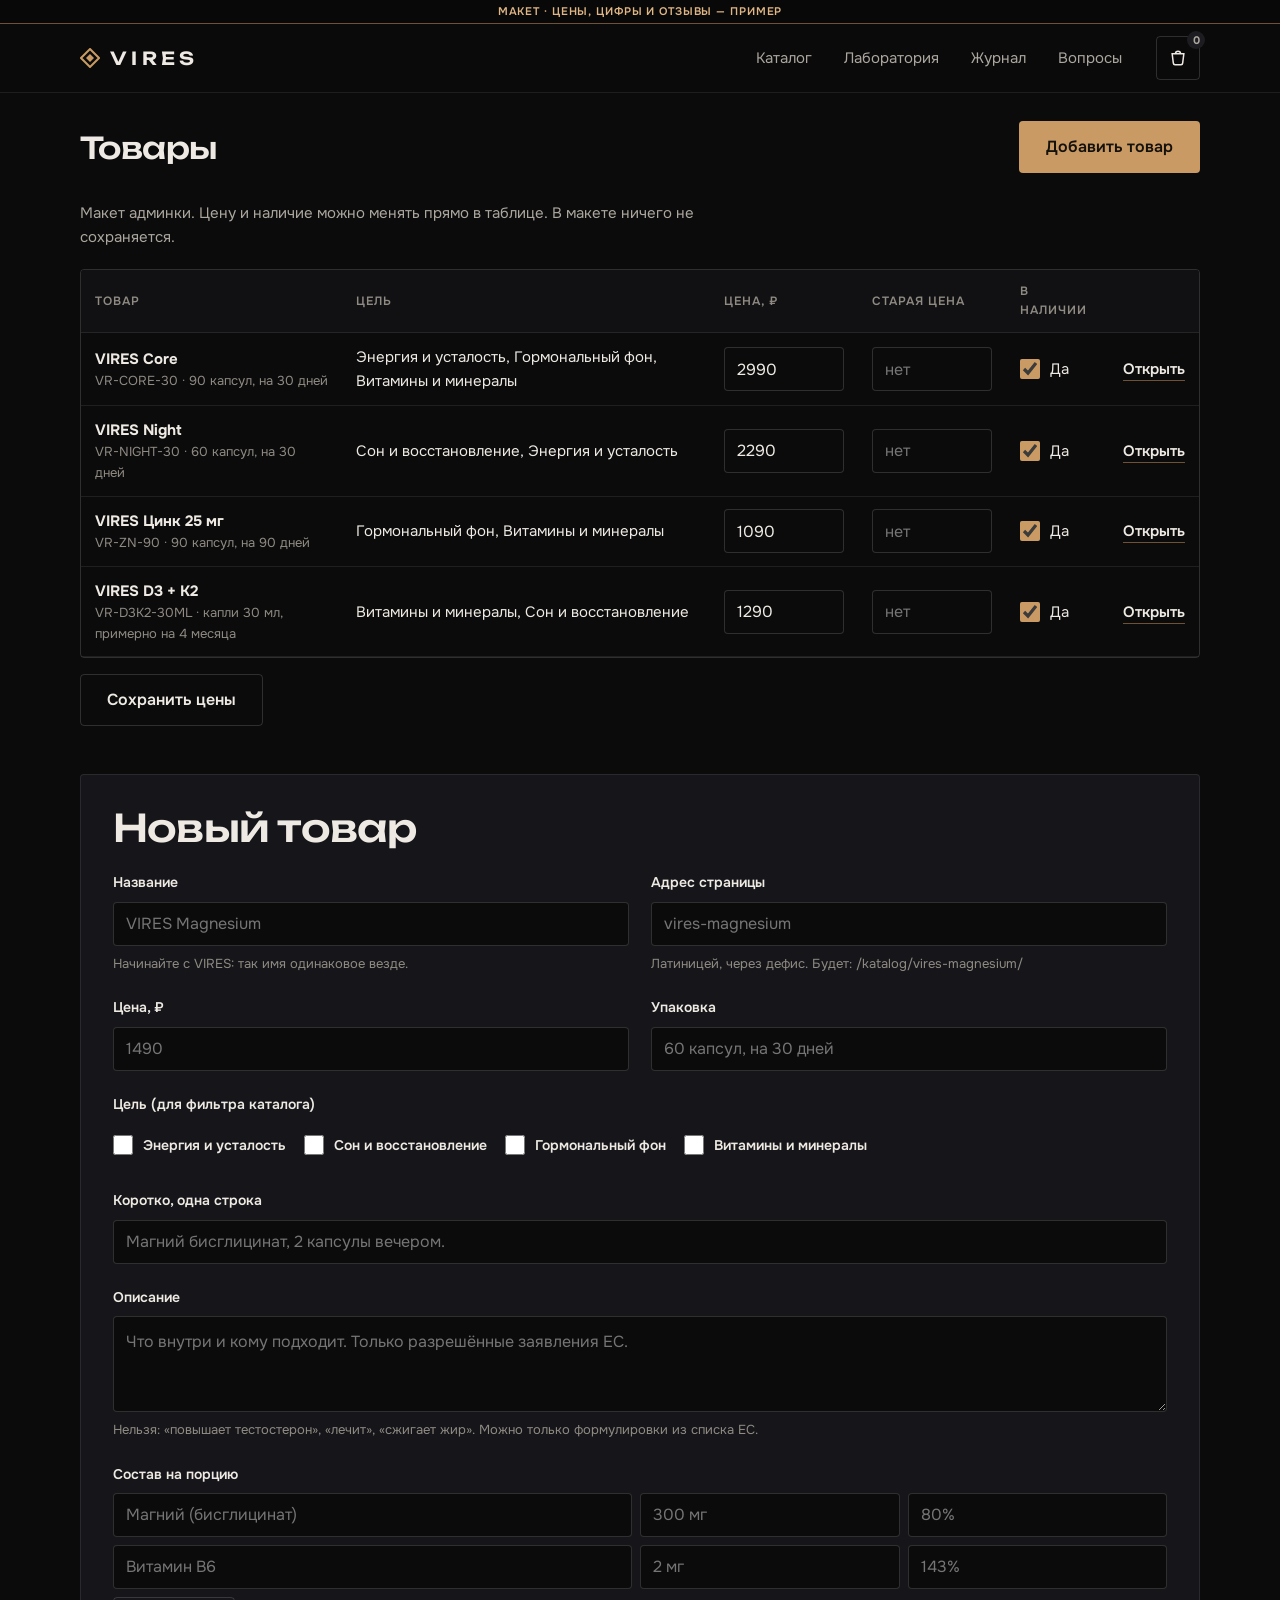
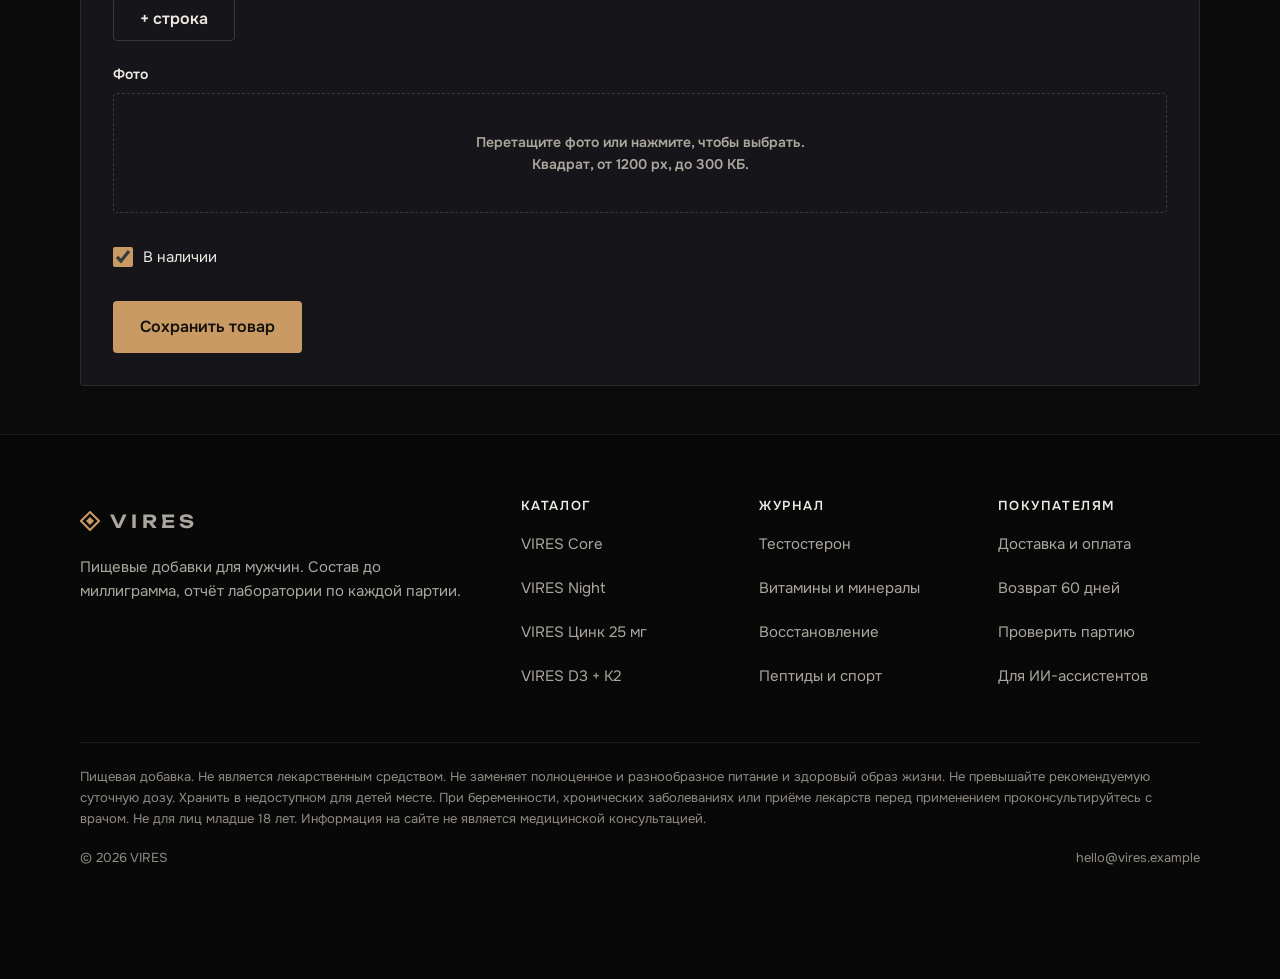
==== admin/index.html @ 366fee88 "Mockup v3: VIRES shop demo Co-Authored-By: Claude Opus 5.5 <noreply@anthropic.com>" ====
<!doctype html>
<html lang="ru">
<head>
<meta charset="utf-8">
<meta name="viewport" content="width=device-width, initial-scale=1, viewport-fit=cover">
<title>Админка: товары | VIRES</title>
<meta name="description" content="Админка">
<meta name="robots" content="noindex, nofollow">
<!-- Подтверждение прав в Яндекс.Вебмастере и Google Search Console: вставить коды при запуске.
     Регион сайта (Россия / города доставки) задаётся в Яндекс.Вебмастере: «Информация о сайте» → «Региональность». -->
<meta name="yandex-verification" content="ЗАМЕНИТЬ_КОД_ЯНДЕКС">
<meta name="google-site-verification" content="ЗАМЕНИТЬ_КОД_GOOGLE">
<meta name="theme-color" content="#0b0b0c">
<meta name="format-detection" content="telephone=no">
<meta property="og:type" content="website">
<meta property="og:site_name" content="VIRES">
<meta property="og:locale" content="ru_RU">
<meta property="og:title" content="Админка: товары">
<meta property="og:description" content="Админка">
<meta property="og:url" content="https://vires.example/admin/">
<meta property="og:image" content="https://images.unsplash.com/photo-1549060279-7e168fcee0c2?w=1200&h=630&q=60&auto=format&fit=crop">
<meta property="og:image:width" content="1200">
<meta property="og:image:height" content="630">
<meta name="twitter:card" content="summary_large_image">
<link rel="alternate" type="text/plain" title="Карта сайта для ИИ-ассистентов" href="../llms.txt">
<link rel="icon" href="data:image/svg+xml,%3Csvg xmlns='http://www.w3.org/2000/svg' viewBox='0 0 20 20'%3E%3Crect width='20' height='20' fill='%230b0b0c'/%3E%3Cpath d='M10 3 17 10 10 17 3 10Z' fill='%23c99a63'/%3E%3C/svg%3E">
<link rel="preconnect" href="https://images.unsplash.com">
<link rel="preconnect" href="https://fonts.googleapis.com">
<link rel="preconnect" href="https://fonts.gstatic.com" crossorigin>
<link href="https://fonts.googleapis.com/css2?family=Onest:wght@400;500;600&family=Unbounded:wght@300;400;500;600&display=swap" rel="stylesheet">
<link rel="stylesheet" href="../styles.css">

</head>
<body>
<div class="demo-note" role="note">МАКЕТ · ЦЕНЫ, ЦИФРЫ И ОТЗЫВЫ — ПРИМЕР</div>
<a class="skip" href="#main">К содержанию</a>
<header class="site-head">
  <div class="wrap">
    <a href="../index.html" class="logo" aria-label="VIRES, на главную"><svg width="20" height="20" viewBox="0 0 20 20" aria-hidden="true"><path d="M10 1 19 10 10 19 1 10Z" fill="none" stroke="currentColor" stroke-width="2"/><path d="M10 6 14 10 10 14 6 10Z" fill="currentColor"/></svg>VIRES</a>
    <nav class="nav" aria-label="Главное меню">
      <a href="../katalog/index.html">Каталог</a>
      <a href="../laboratoriya/index.html">Лаборатория</a>
      <a href="../zhurnal/index.html">Журнал</a>
      <a href="../voprosy/index.html">Вопросы</a>
    </nav>
    <a class="icon-btn" href="../korzina/index.html" aria-label="Корзина, товаров: 0"><svg width="20" height="20" viewBox="0 0 24 24" fill="none" stroke="currentColor" stroke-width="1.8" aria-hidden="true"><path d="M5 7h14l-1.4 11.2a2 2 0 0 1-2 1.8H8.4a2 2 0 0 1-2-1.8L5 7Z"/><path d="M9 7a3 3 0 0 1 6 0"/></svg><span class="cart-count" data-cart-count data-zero>0</span></a>
    <details class="menu">
      <summary class="icon-btn" aria-label="Меню"><svg class="i-open" width="20" height="20" viewBox="0 0 24 24" fill="none" stroke="currentColor" stroke-width="1.8" aria-hidden="true"><path d="M4 7h16M4 12h16M4 17h16"/></svg><svg class="i-close" width="20" height="20" viewBox="0 0 24 24" fill="none" stroke="currentColor" stroke-width="1.8" aria-hidden="true"><path d="M6 6l12 12M18 6 6 18"/></svg></summary>
      <nav class="menu-panel" aria-label="Меню">
        <a href="../index.html">Главная</a>
        <a href="../katalog/index.html">Каталог <svg width="18" height="18" viewBox="0 0 24 24" fill="none" stroke="currentColor" stroke-width="2" aria-hidden="true"><path d="M5 12h14M13 6l6 6-6 6"/></svg></a>
      <a href="../laboratoriya/index.html">Лаборатория <svg width="18" height="18" viewBox="0 0 24 24" fill="none" stroke="currentColor" stroke-width="2" aria-hidden="true"><path d="M5 12h14M13 6l6 6-6 6"/></svg></a>
      <a href="../zhurnal/index.html">Журнал <svg width="18" height="18" viewBox="0 0 24 24" fill="none" stroke="currentColor" stroke-width="2" aria-hidden="true"><path d="M5 12h14M13 6l6 6-6 6"/></svg></a>
      <a href="../voprosy/index.html">Вопросы <svg width="18" height="18" viewBox="0 0 24 24" fill="none" stroke="currentColor" stroke-width="2" aria-hidden="true"><path d="M5 12h14M13 6l6 6-6 6"/></svg></a>
        <p>Доставка 2–5 дней. Возврат 60 дней.</p>
      </nav>
    </details>
  </div>
</header>
<main id="main">


<div class="wrap adm">
  <div class="adm-top"><h1>Товары</h1><a class="btn btn-main" href="#novyi">Добавить товар</a></div>
  <p class="muted" style="margin-bottom:20px">Макет админки. Цену и наличие можно менять прямо в таблице. В макете ничего не сохраняется.</p>
  <form data-adm-save>
  <div class="adm-table"><table>
    <thead><tr><th scope="col">Товар</th><th scope="col">Цель</th><th scope="col">Цена, ₽</th><th scope="col">Старая цена</th><th scope="col">В наличии</th><th scope="col"><span class="sr">Действия</span></th></tr></thead>
    <tbody><tr>
      <td><b>VIRES Core</b><small>VR-CORE-30 · 90 капсул, на 30 дней</small></td>
      <td>Энергия и усталость, Гормональный фон, Витамины и минералы</td>
      <td><label class="sr" for="pr-core">Цена VIRES Core</label><input class="inp inp-price" id="pr-core" type="number" inputmode="numeric" min="0" step="10" value="2990"></td>
      <td><label class="sr" for="op-core">Старая цена VIRES Core</label><input class="inp inp-price" id="op-core" type="number" inputmode="numeric" min="0" step="10" value="" placeholder="нет"></td>
      <td><label class="switch"><input type="checkbox" checked> <span>Да</span></label></td>
      <td><a class="link" href="../katalog/vires-core/index.html">Открыть</a></td></tr><tr>
      <td><b>VIRES Night</b><small>VR-NIGHT-30 · 60 капсул, на 30 дней</small></td>
      <td>Сон и восстановление, Энергия и усталость</td>
      <td><label class="sr" for="pr-night">Цена VIRES Night</label><input class="inp inp-price" id="pr-night" type="number" inputmode="numeric" min="0" step="10" value="2290"></td>
      <td><label class="sr" for="op-night">Старая цена VIRES Night</label><input class="inp inp-price" id="op-night" type="number" inputmode="numeric" min="0" step="10" value="" placeholder="нет"></td>
      <td><label class="switch"><input type="checkbox" checked> <span>Да</span></label></td>
      <td><a class="link" href="../katalog/vires-night/index.html">Открыть</a></td></tr><tr>
      <td><b>VIRES Цинк 25 мг</b><small>VR-ZN-90 · 90 капсул, на 90 дней</small></td>
      <td>Гормональный фон, Витамины и минералы</td>
      <td><label class="sr" for="pr-zinc">Цена VIRES Цинк 25 мг</label><input class="inp inp-price" id="pr-zinc" type="number" inputmode="numeric" min="0" step="10" value="1090"></td>
      <td><label class="sr" for="op-zinc">Старая цена VIRES Цинк 25 мг</label><input class="inp inp-price" id="op-zinc" type="number" inputmode="numeric" min="0" step="10" value="" placeholder="нет"></td>
      <td><label class="switch"><input type="checkbox" checked> <span>Да</span></label></td>
      <td><a class="link" href="../katalog/vires-cink-25/index.html">Открыть</a></td></tr><tr>
      <td><b>VIRES D3 + K2</b><small>VR-D3K2-30ML · капли 30 мл, примерно на 4 месяца</small></td>
      <td>Витамины и минералы, Сон и восстановление</td>
      <td><label class="sr" for="pr-d3">Цена VIRES D3 + K2</label><input class="inp inp-price" id="pr-d3" type="number" inputmode="numeric" min="0" step="10" value="1290"></td>
      <td><label class="sr" for="op-d3">Старая цена VIRES D3 + K2</label><input class="inp inp-price" id="op-d3" type="number" inputmode="numeric" min="0" step="10" value="" placeholder="нет"></td>
      <td><label class="switch"><input type="checkbox" checked> <span>Да</span></label></td>
      <td><a class="link" href="../katalog/vires-d3-k2/index.html">Открыть</a></td></tr>
    </tbody></table></div>
  <div style="display:flex;gap:16px;align-items:center;flex-wrap:wrap;margin-top:16px"><button class="btn btn-line" type="submit">Сохранить цены</button><p class="adm-saved" role="status"></p></div>
  </form>

  <form class="adm-form" id="novyi" data-adm-save aria-labelledby="new-h">
    <h2 id="new-h">Новый товар</h2>
    <div class="two">
      <div class="field"><label for="n-name">Название</label><input class="inp" id="n-name" placeholder="VIRES Magnesium" required><small>Начинайте с VIRES: так имя одинаковое везде.</small></div>
      <div class="field"><label for="n-slug">Адрес страницы</label><input class="inp" id="n-slug" placeholder="vires-magnesium"><small>Латиницей, через дефис. Будет: /katalog/vires-magnesium/</small></div>
    </div>
    <div class="two">
      <div class="field"><label for="n-price">Цена, ₽</label><input class="inp" id="n-price" type="number" inputmode="numeric" min="0" step="10" placeholder="1490"></div>
      <div class="field"><label for="n-pack">Упаковка</label><input class="inp" id="n-pack" placeholder="60 капсул, на 30 дней"></div>
    </div>
    <fieldset class="field" style="border:0"><legend style="font-size:14px;font-weight:600;margin-bottom:8px">Цель (для фильтра каталога)</legend>
      <div class="goals-pick"><label class="switch"><input type="checkbox" name="goal" value="energiya"> Энергия и усталость</label><label class="switch"><input type="checkbox" name="goal" value="son"> Сон и восстановление</label><label class="switch"><input type="checkbox" name="goal" value="gormony"> Гормональный фон</label><label class="switch"><input type="checkbox" name="goal" value="vitaminy"> Витамины и минералы</label></div></fieldset>
    <div class="field"><label for="n-short">Коротко, одна строка</label><input class="inp" id="n-short" placeholder="Магний бисглицинат, 2 капсулы вечером."></div>
    <div class="field"><label for="n-desc">Описание</label><textarea id="n-desc" placeholder="Что внутри и кому подходит. Только разрешённые заявления ЕС."></textarea><small>Нельзя: «повышает тестостерон», «лечит», «сжигает жир». Можно только формулировки из списка ЕС.</small></div>
    <div class="field"><span>Состав на порцию</span>
      <div class="dose-rows">
        <div><input class="inp" aria-label="Вещество" placeholder="Магний (бисглицинат)"><input class="inp" aria-label="Доза" placeholder="300 мг"><input class="inp" aria-label="% НСП" placeholder="80%"></div>
        <div><input class="inp" aria-label="Вещество" placeholder="Витамин B6"><input class="inp" aria-label="Доза" placeholder="2 мг"><input class="inp" aria-label="% НСП" placeholder="143%"></div>
      </div>
      <button class="btn btn-line" type="button" style="justify-self:start;min-height:44px">+ строка</button></div>
    <div class="field"><label for="n-photo">Фото</label><label class="drop" for="n-photo">Перетащите фото или нажмите, чтобы выбрать.<br>Квадрат, от 1200 px, до 300 КБ.</label><input class="sr" id="n-photo" type="file" accept="image/*"></div>
    <label class="switch"><input type="checkbox" checked> В наличии</label>
    <div style="display:flex;gap:16px;align-items:center;flex-wrap:wrap"><button class="btn btn-main" type="submit">Сохранить товар</button><p class="adm-saved" role="status"></p></div>
  </form>
</div>
</main>
<footer class="foot">
  <div class="wrap">
    <div class="foot-grid">
      <div>
        <a href="../index.html" class="logo" aria-label="VIRES, на главную"><svg width="20" height="20" viewBox="0 0 20 20" aria-hidden="true"><path d="M10 1 19 10 10 19 1 10Z" fill="none" stroke="currentColor" stroke-width="2"/><path d="M10 6 14 10 10 14 6 10Z" fill="currentColor"/></svg>VIRES</a>
        <p style="margin-top:12px">Пищевые добавки для мужчин. Состав до миллиграмма, отчёт лаборатории по каждой партии.</p>
      </div>
      <nav aria-label="Каталог"><h2>Каталог</h2><ul>
        <li><a href="../katalog/vires-core/index.html">VIRES Core</a></li><li><a href="../katalog/vires-night/index.html">VIRES Night</a></li><li><a href="../katalog/vires-cink-25/index.html">VIRES Цинк 25 мг</a></li><li><a href="../katalog/vires-d3-k2/index.html">VIRES D3 + K2</a></li></ul></nav>
      <nav aria-label="Журнал"><h2>Журнал</h2><ul>
        <li><a href="../zhurnal/index.html#testosteron">Тестостерон</a></li><li><a href="../zhurnal/index.html#vitaminy">Витамины и минералы</a></li><li><a href="../zhurnal/index.html#vosstanovlenie">Восстановление</a></li><li><a href="../zhurnal/index.html#peptidy">Пептиды и спорт</a></li></ul></nav>
      <nav aria-label="Покупателям"><h2>Покупателям</h2><ul>
        <li><a href="../voprosy/index.html#dostavka">Доставка и оплата</a></li><li><a href="../voprosy/index.html#vozvrat">Возврат 60 дней</a></li><li><a href="../laboratoriya/index.html">Проверить партию</a></li><li><a href="../llms.txt">Для ИИ-ассистентов</a></li></ul></nav>
    </div>
    <p class="disclaimer">Пищевая добавка. Не является лекарственным средством. Не заменяет полноценное и разнообразное питание и здоровый образ жизни. Не превышайте рекомендуемую суточную дозу. Хранить в недоступном для детей месте. При беременности, хронических заболеваниях или приёме лекарств перед применением проконсультируйтесь с врачом. Не для лиц младше 18 лет. Информация на сайте не является медицинской консультацией.</p>
    <div class="foot-bottom"><span>© 2026 VIRES</span><span>hello@vires.example</span></div>
  </div>
</footer>

<script src="../site.js" defer></script>
</body>
</html>
---- styles.css ----
/* VIRES mockup v3 — calm multi-page site.
   Same language as v2: off-black + warm bronze, Unbounded (display) + Onest (text), 4px corners.
   v3 rule: fewer elements per screen, more air, one action per block. */
:root{
  --bg:#0b0b0c; --bg-2:#111113; --surface:#16161a; --surface-2:#1d1d21;
  --line:rgba(238,234,227,.09); --line-2:rgba(238,234,227,.16);
  --text:#eeeae3; --muted:#aca79e; --dim:#8f8a82;
  --bronze:#c99a63; --bronze-hi:#e0b684; --bronze-deep:#6f5133;
  --steel:#a7bccb;
  --r:4px;
  --display:'Unbounded','Arial Black',sans-serif;
  --body:'Onest',system-ui,-apple-system,'Segoe UI',sans-serif;
  --wrap:1200px; --pad:clamp(20px,4vw,40px);
  --sec:clamp(72px,10vw,136px);
}
*{box-sizing:border-box;margin:0;padding:0}
html{-webkit-text-size-adjust:100%;scroll-padding-top:88px}
body{background:var(--bg);color:var(--text);font-family:var(--body);font-size:17px;line-height:1.6;-webkit-font-smoothing:antialiased;overflow-x:clip;min-height:100vh;display:flex;flex-direction:column}
main{flex:1}
a{color:inherit}
img{display:block;max-width:100%;height:auto}
svg{display:block;flex:none}
button{font:inherit;color:inherit}
:focus-visible{outline:2px solid var(--bronze-hi);outline-offset:3px}
.wrap{max-width:var(--wrap);margin:0 auto;padding:0 var(--pad)}
.narrow{max-width:760px}
.sr{position:absolute;width:1px;height:1px;overflow:hidden;clip:rect(0 0 0 0);white-space:nowrap}
.skip{position:absolute;left:12px;top:-60px;z-index:100;background:var(--bronze);color:#15110c;padding:12px 16px;border-radius:var(--r);font-weight:600;text-decoration:none}
.skip:focus{top:12px}

h1,h2,h3{font-family:var(--display);font-weight:500;letter-spacing:-.02em;line-height:1.1;text-wrap:balance;overflow-wrap:break-word}
h1{font-size:clamp(30px,4.6vw,56px)}
h2{font-size:clamp(24px,3vw,38px)}
h3{font-size:clamp(17px,1.5vw,20px);line-height:1.3}
p{max-width:64ch}
.kicker{display:block;font-size:13px;font-weight:600;letter-spacing:.14em;text-transform:uppercase;color:var(--bronze);margin-bottom:16px}
.muted{color:var(--muted)}
.num{font-family:var(--display);font-weight:400;letter-spacing:-.03em;font-variant-numeric:tabular-nums;white-space:nowrap}
.lede{font-size:clamp(17px,1.5vw,20px);color:var(--muted);margin-top:18px}
section{padding:var(--sec) 0}
.sec-head{display:flex;justify-content:space-between;align-items:end;gap:16px 32px;flex-wrap:wrap;margin-bottom:clamp(32px,4vw,52px)}
.sec-head p{color:var(--muted);margin-top:12px}
.rule{border-top:1px solid var(--line)}

/* buttons and links */
.btn{display:inline-flex;align-items:center;justify-content:center;gap:10px;min-height:52px;padding:0 26px;border-radius:var(--r);font:600 16px/1 var(--body);text-decoration:none;cursor:pointer;border:1px solid transparent;white-space:nowrap;transition:background-color .2s,border-color .2s}
.btn-main{background:var(--bronze);color:#15110c}
.btn-main:hover{background:var(--bronze-hi)}
.btn-line{background:transparent;color:var(--text);border-color:var(--line-2)}
.btn-line:hover{border-color:var(--bronze)}
.btn-wide{width:100%}
.btn[disabled]{opacity:.45;cursor:not-allowed}
.link{display:inline-flex;align-items:center;gap:8px;min-height:44px;color:var(--text);text-decoration:underline;text-decoration-color:var(--bronze-deep);text-underline-offset:6px;font-weight:600}
.link:hover{text-decoration-color:var(--bronze)}
.guarantee{display:flex;align-items:center;gap:10px;margin-top:16px;font-size:15px;color:var(--muted)}
.guarantee svg{color:var(--steel)}

/* photo grade: monochrome + warm bronze tint */
.ph{position:relative;overflow:hidden;background:#141414;border-radius:var(--r)}
.ph img{width:100%;height:100%;object-fit:cover;filter:grayscale(1) contrast(1.06) brightness(.8)}
.ph::after{content:"";position:absolute;inset:0;background:linear-gradient(180deg,rgba(201,154,99,.2),rgba(80,55,30,.28));mix-blend-mode:color;pointer-events:none}

.demo-note{position:fixed;left:10px;bottom:10px;z-index:95;background:#0b0b0c;border:1px solid var(--bronze-deep);color:var(--bronze-hi);font:600 11px/1 var(--body);padding:7px 10px;border-radius:var(--r);letter-spacing:.08em;pointer-events:none}
body.has-bar .demo-note{bottom:92px}

/* header */
.site-head{position:sticky;top:0;z-index:50;background:rgba(11,11,12,.92);backdrop-filter:blur(12px);-webkit-backdrop-filter:blur(12px);border-bottom:1px solid var(--line)}
.site-head .wrap{display:flex;align-items:center;gap:8px;height:68px}
.logo{display:flex;align-items:center;gap:10px;font:600 18px/1 var(--display);letter-spacing:.24em;text-decoration:none;margin-right:auto;min-height:44px}
.logo svg{color:var(--bronze)}
.nav{display:none;gap:4px;font-size:15px;margin-right:12px}
.nav a{text-decoration:none;color:var(--muted);padding:0 14px;min-height:44px;display:inline-flex;align-items:center;position:relative}
.nav a:hover{color:var(--text)}
.nav a[aria-current]{color:var(--text)}
.nav a[aria-current]::after{content:"";position:absolute;left:14px;right:14px;bottom:4px;height:2px;background:var(--bronze)}
.icon-btn{width:44px;height:44px;display:grid;place-items:center;border-radius:var(--r);border:1px solid var(--line-2);color:var(--text);text-decoration:none;position:relative;background:none;cursor:pointer}
.icon-btn:hover{border-color:var(--bronze)}
.cart-count{position:absolute;top:-6px;right:-6px;background:var(--bronze);color:#15110c;font:700 11px/18px var(--body);min-width:18px;height:18px;padding:0 4px;border-radius:9px;text-align:center}
.cart-count[data-zero]{background:var(--surface-2);color:var(--muted)}
.menu summary{list-style:none}
.menu summary::-webkit-details-marker{display:none}
.menu[open] .i-open,.menu:not([open]) .i-close{display:none}
.menu-panel{position:absolute;left:0;right:0;top:68px;background:var(--bg-2);border-bottom:1px solid var(--line-2);padding:8px var(--pad) 24px;box-shadow:0 30px 60px rgba(0,0,0,.6)}
.menu-panel a{display:flex;align-items:center;justify-content:space-between;min-height:56px;border-bottom:1px solid var(--line);text-decoration:none;font-size:19px}
.menu-panel a[aria-current]{color:var(--bronze-hi)}
.menu-panel p{font-size:14px;color:var(--dim);margin-top:16px}
@media(min-width:900px){.nav{display:flex}.menu{display:none}}

/* breadcrumbs */
.crumbs{font-size:14px;color:var(--dim);padding-top:20px}
.crumbs ol{list-style:none;display:flex;flex-wrap:wrap;align-items:center}
.crumbs li{display:flex;align-items:center}
.crumbs li:not(:last-child)::after{content:"/";margin:0 10px;color:var(--line-2)}
.crumbs a{text-decoration:none;color:var(--muted);display:inline-flex;align-items:center;min-height:44px}
.crumbs a:hover{color:var(--text)}
.crumbs [aria-current]{color:var(--dim)}

.page-head{padding:clamp(28px,5vw,64px) 0 clamp(36px,5vw,64px)}
.page-head p.lede{max-width:56ch}

/* hero (home) */
.hero{padding:0;position:relative;background:#060606}
.hero-grid{display:grid}
.hero-media{position:relative;height:min(46vh,92vw);overflow:hidden}
.hero-media img{width:100%;height:100%;object-fit:cover;object-position:50% 70%;filter:grayscale(1) contrast(1.1) brightness(.85)}
.hero-media::after{content:"";position:absolute;inset:0;background:linear-gradient(180deg,rgba(6,6,6,0) 45%,#060606 100%),linear-gradient(180deg,rgba(201,154,99,.18),rgba(201,154,99,.05));pointer-events:none}
.hero-copy{position:relative;z-index:2;padding:0 var(--pad) clamp(56px,8vw,96px);margin-top:-24px}
.hero h1{font-size:clamp(30px,3.9vw,54px);max-width:16ch;line-height:1.08}
.hero h1 em{font-style:normal;color:var(--bronze-hi)}
.hero-copy .lede{max-width:40ch;margin-bottom:34px}
@media(min-width:900px){
  .hero-grid{grid-template-columns:minmax(0,1fr) minmax(0,1fr);min-height:min(82vh,760px);align-items:center}
  .hero-copy{order:-1;margin:0;padding:80px 40px 80px max(var(--pad),calc((100vw - var(--wrap))/2 + var(--pad)))}
  .hero-media{height:100%;position:absolute;inset:0 0 0 50%}
  .hero-media::after{background:linear-gradient(90deg,#060606 0%,rgba(6,6,6,0) 35%),linear-gradient(180deg,rgba(201,154,99,.16),rgba(201,154,99,.04))}
}

/* proof strip */
.proof{padding:0;border-top:1px solid var(--line);border-bottom:1px solid var(--line)}
.proof ul{list-style:none;display:grid;grid-template-columns:repeat(2,minmax(0,1fr))}
.proof li{padding:24px 16px 24px 0;font-size:14px;color:var(--muted);line-height:1.4}
.proof li:nth-child(odd){padding-right:16px;border-right:1px solid var(--line)}
.proof li:nth-child(even){padding-left:20px}
.proof li:nth-child(n+3){border-top:1px solid var(--line)}
.proof b{display:block;font:400 clamp(20px,2.2vw,28px)/1.1 var(--display);letter-spacing:-.03em;color:var(--text);margin-bottom:6px}
@media(min-width:900px){
  .proof ul{grid-template-columns:repeat(4,minmax(0,1fr))}
  .proof li,.proof li:nth-child(n){padding:34px 28px;border-top:0;border-right:1px solid var(--line)}
  .proof li:first-child{padding-left:0}
  .proof li:last-child{border-right:0}
}

/* CSS product jar */
.jar{position:relative;width:var(--w,150px);aspect-ratio:150/214;filter:drop-shadow(0 26px 34px rgba(0,0,0,.7));margin:0 auto}
.jar::before{content:"";position:absolute;top:0;left:12%;right:12%;height:17%;border-radius:3px 3px 2px 2px;background:linear-gradient(90deg,#121213,#2c2c30 38%,#18181a 70%,#0e0e0f)}
.jar>span{position:absolute;top:15%;left:0;right:0;bottom:0;border-radius:6px;background:linear-gradient(90deg,#0c0c0d,#222226 34%,#151517 66%,#09090a);display:flex;flex-direction:column;align-items:center;justify-content:center;gap:.4em;font-size:calc(var(--w,150px) / 15);text-align:center;border-top:1px solid #2a2a2e}
.jar b{font:600 2.3em/1 var(--display);letter-spacing:.28em;padding-left:.28em;color:var(--text)}
.jar i{font-style:normal;letter-spacing:.24em;color:var(--bronze);text-transform:uppercase;font-weight:600;padding:.6em 0;border-top:1px solid var(--bronze-deep);border-bottom:1px solid var(--bronze-deep);width:72%}
.jar small{color:var(--dim);letter-spacing:.1em;font-size:.9em}
.jar.steel>span{background:linear-gradient(90deg,#0c0d10,#1d2229 34%,#14171b 66%,#08090b)}
.jar.steel i{color:var(--steel);border-color:#3c4a55}

/* product cards */
.grid{display:grid;gap:20px}
@media(min-width:640px){.grid{grid-template-columns:repeat(2,minmax(0,1fr))}}
@media(min-width:1024px){.grid-3{grid-template-columns:repeat(3,minmax(0,1fr))}}
.card{position:relative;display:flex;flex-direction:column;background:var(--surface);border:1px solid var(--line);border-radius:var(--r);transition:border-color .2s}
.card:hover{border-color:var(--line-2)}
.card-media{display:grid;place-items:center;padding:36px 0 30px;background:radial-gradient(60% 60% at 50% 55%,rgba(201,154,99,.10),transparent 70%);border-bottom:1px solid var(--line)}
.card-media .jar{--w:104px}
.card-body{padding:22px 22px 24px;display:flex;flex-direction:column;flex:1}
.card h3 a{text-decoration:none}
.card h3 a::after{content:"";position:absolute;inset:0}
.card .what{color:var(--muted);font-size:15px;line-height:1.5;margin-top:8px}
.card .pack{color:var(--dim);font-size:14px;margin-top:6px}
.card-foot{display:flex;align-items:center;justify-content:space-between;gap:12px;margin-top:auto;padding-top:22px}
.card-foot .num{font-size:22px}
.card-foot .btn{position:relative;z-index:2;min-height:46px;padding:0 18px}
.old{color:var(--dim);font-size:15px;margin-left:8px;text-decoration:line-through}
.rate{font-size:14px;color:var(--dim);margin-top:10px}
.rate b{color:var(--bronze);font-weight:600}
.tag-out{font-size:13px;color:var(--dim);border:1px solid var(--line-2);padding:4px 8px;border-radius:var(--r)}

/* home: difference block */
.diff{display:grid;gap:40px}
@media(min-width:900px){.diff{grid-template-columns:minmax(0,5fr) minmax(0,6fr);gap:80px;align-items:center}}
.diff .ph{aspect-ratio:4/5}
@media(max-width:899px){.diff .ph{aspect-ratio:16/11}}
.points{list-style:none;margin-top:32px;counter-reset:p}
.points li{counter-increment:p;display:grid;grid-template-columns:44px minmax(0,1fr);gap:4px 12px;padding:22px 0;border-top:1px solid var(--line-2)}
.points li:last-child{border-bottom:1px solid var(--line-2)}
.points li::before{content:"0" counter(p);font:400 14px/1.6 var(--display);color:var(--bronze);grid-row:span 2}
.points b{font-weight:600}
.points span{color:var(--muted);font-size:16px}

/* lab teaser + lab page */
.lab-teaser{background:var(--bg-2)}
.split{display:grid;gap:40px}
@media(min-width:900px){.split{grid-template-columns:minmax(0,1fr) minmax(0,1fr);gap:80px;align-items:center}}
.split .ph{aspect-ratio:4/3}
.split p{color:var(--muted);margin:16px 0 28px}
.cert{background:var(--surface);border:1px solid var(--line);border-radius:var(--r);padding:clamp(20px,3vw,32px)}
.cert-top{display:flex;justify-content:space-between;align-items:center;gap:8px 16px;flex-wrap:wrap;padding-bottom:16px;border-bottom:1px solid var(--line-2);font-size:14px;color:var(--muted)}
.ok{color:var(--steel);font-weight:600;display:inline-flex;align-items:center;gap:8px}
.cert dl{display:grid;grid-template-columns:minmax(0,1fr) auto;gap:0 16px;font-size:15px}
.cert dt,.cert dd{padding:13px 0;border-bottom:1px dashed var(--line-2)}
.cert dt{color:var(--muted)}
.cert dd{text-align:right;font-weight:600}
.lookup{background:var(--surface);border:1px solid var(--line);border-radius:var(--r);padding:clamp(22px,3vw,36px)}
.lookup label{display:block;font-size:15px;font-weight:600;margin-bottom:10px}
.lookup .row{display:flex;gap:10px;flex-wrap:wrap}
.lookup input{flex:1 1 200px;min-height:52px;border-radius:var(--r);background:var(--bg);border:1px solid var(--line-2);color:var(--text);padding:0 16px;font:inherit;font-size:16px;min-width:0;text-transform:uppercase}
.lookup input::placeholder{color:var(--dim);text-transform:none}
.lookup input:focus{outline:2px solid var(--bronze);outline-offset:1px;border-color:transparent}
.lookup .hint{font-size:14px;color:var(--dim);margin-top:10px}
.lookup-msg{margin-top:16px;font-size:15px;color:var(--bronze-hi)}
.lookup-msg:empty{display:none}
.batches details{border-top:1px solid var(--line-2)}
.batches details:last-child{border-bottom:1px solid var(--line-2)}
.batches summary{display:grid;grid-template-columns:minmax(0,1fr) auto;gap:4px 16px;align-items:center;padding:18px 0;min-height:64px;cursor:pointer;list-style:none}
.batches summary::-webkit-details-marker{display:none}
.batches summary b{font:500 16px/1.2 var(--display);letter-spacing:.02em}
.batches summary small{grid-column:1;color:var(--muted);font-size:14px}
.batches summary .ok{grid-row:1 / span 2;grid-column:2}
.batches details[open]{background:linear-gradient(90deg,rgba(201,154,99,.05),transparent)}
.batches .cert{margin:0 0 22px}
.batches details.hit summary b{color:var(--bronze-hi)}
.tests{list-style:none;display:grid;gap:0}
@media(min-width:768px){.tests{grid-template-columns:repeat(2,minmax(0,1fr));column-gap:48px}}
.tests li{padding:22px 0;border-top:1px solid var(--line-2)}
.tests b{display:block;font-weight:600;margin-bottom:4px}
.tests span{color:var(--muted);font-size:16px}

/* steps */
.steps{list-style:none;display:grid;gap:28px;counter-reset:s}
@media(min-width:768px){.steps{grid-template-columns:repeat(3,minmax(0,1fr));gap:40px}}
.steps li{counter-increment:s;padding-top:20px;border-top:1px solid var(--line-2)}
.steps li::before{content:counter(s);display:block;font:300 44px/1 var(--display);color:var(--bronze);margin-bottom:14px}
.steps p{color:var(--muted);font-size:16px}

/* journal */
.posts{display:grid;gap:36px}
@media(min-width:768px){.posts{grid-template-columns:repeat(3,minmax(0,1fr));gap:28px}}
.post{position:relative}
.post .ph{aspect-ratio:3/2;margin-bottom:18px}
.post h3 a{text-decoration:none}
.post h3 a::after{content:"";position:absolute;inset:0}
.post:hover h3{color:var(--bronze-hi)}
.post p{color:var(--muted);font-size:15px;margin-top:10px}
.meta{font-size:14px;color:var(--dim);margin-bottom:10px;display:flex;gap:6px 14px;flex-wrap:wrap}
.meta b{color:var(--bronze);font-weight:600}
.expert-line{display:flex;align-items:center;gap:14px;margin-top:40px;color:var(--muted);font-size:15px}
.expert-line b{color:var(--text);font-weight:600}
.ava{width:44px;height:44px;border-radius:50%;background:var(--surface-2);border:1px solid var(--line-2);display:grid;place-items:center;font-weight:600;font-size:14px;color:var(--bronze-hi);flex:none}

.hubs-nav{display:flex;gap:8px;overflow-x:auto;scrollbar-width:none;padding-bottom:4px;margin-top:32px}
.hubs-nav a,.chips a{flex:none;text-decoration:none;font-size:15px;padding:0 16px;min-height:44px;display:inline-flex;align-items:center;border:1px solid var(--line-2);border-radius:var(--r);color:var(--muted)}
.hubs-nav a:hover,.chips a:hover{color:var(--text);border-color:var(--bronze-deep)}
.chips{display:flex;gap:8px;flex-wrap:wrap;margin-bottom:28px}
.chips a[aria-current]{background:var(--text);color:var(--bg);border-color:var(--text)}
.hub{padding:clamp(48px,6vw,80px) 0;border-top:1px solid var(--line)}
.hub-grid{display:grid;gap:28px}
@media(min-width:900px){.hub-grid{grid-template-columns:minmax(0,4fr) minmax(0,8fr);gap:72px}}
.hub-grid > div > p{color:var(--muted);margin-top:14px;font-size:16px}
.alist{list-style:none}
.alist li{border-top:1px solid var(--line-2)}
.alist li:last-child{border-bottom:1px solid var(--line-2)}
.alist a,.alist .soon{display:flex;justify-content:space-between;align-items:center;gap:16px;padding:20px 0;min-height:64px;text-decoration:none}
.alist a:hover strong{color:var(--bronze-hi)}
.alist strong{font-weight:600;font-size:17px;line-height:1.35}
.alist small{display:block;color:var(--dim);font-size:14px;margin-top:4px;font-weight:400}
.alist .soon{color:var(--dim)}
.alist .soon strong{color:var(--muted);font-weight:500}
.alist svg{color:var(--bronze)}
.note-box{font-size:15px;color:var(--muted);border-left:2px solid var(--bronze);padding-left:16px;margin-top:20px}
.people{display:grid;gap:20px}
@media(min-width:768px){.people{grid-template-columns:1fr 1fr}}
.person{display:grid;grid-template-columns:56px minmax(0,1fr);gap:16px;background:var(--surface);border:1px solid var(--line);border-radius:var(--r);padding:24px}
.person .ava{width:56px;height:56px;font-size:16px}
.person p{color:var(--muted);font-size:15px;margin-top:6px}
.person b{font-weight:600}

/* catalog page */
.cat-count{color:var(--dim);font-size:15px;margin-bottom:20px}
.goal-note{color:var(--muted);font-size:15px;margin:-8px 0 28px;min-height:1px}
.cat-help{margin-top:clamp(56px,7vw,96px);display:grid;gap:24px;padding-top:40px;border-top:1px solid var(--line)}
@media(min-width:900px){.cat-help{grid-template-columns:minmax(0,1fr) auto;align-items:center}}
.cat-help p{color:var(--muted);margin-top:8px}

/* product page */
.pdp{display:grid;gap:36px;padding:clamp(20px,3vw,40px) 0 0}
@media(min-width:960px){.pdp{grid-template-columns:minmax(0,7fr) minmax(0,5fr);gap:64px;align-items:start}}
.gallery{display:grid;gap:12px;grid-template-columns:1fr 1fr}
.g-main{grid-column:1/-1;display:grid;place-items:center;aspect-ratio:5/4;background:radial-gradient(55% 55% at 50% 55%,rgba(201,154,99,.14),transparent 70%),var(--surface);border:1px solid var(--line);border-radius:var(--r)}
.g-main .jar{--w:clamp(130px,22vw,210px)}
.gallery .ph{aspect-ratio:1/1}
.buy-panel{display:flex;flex-direction:column}
@media(min-width:960px){.buy-panel{position:sticky;top:96px}}
.buy-panel h1{font-size:clamp(30px,3.4vw,44px)}
.buy-panel .lede{margin-top:14px;font-size:17px}
.price-row{display:flex;align-items:baseline;gap:12px;flex-wrap:wrap;margin:28px 0 6px}
.price-row .num{font-size:clamp(32px,3.4vw,40px)}
.price-row small{color:var(--dim);font-size:14px}
.stock{font-size:14px;color:var(--steel);display:flex;align-items:center;gap:8px}
.stock::before{content:"";width:8px;height:8px;border-radius:50%;background:var(--steel)}
.stock.out{color:var(--dim)}.stock.out::before{background:var(--dim)}
.qty-row{display:flex;gap:12px;margin-top:24px;flex-wrap:wrap}
.qty{display:flex;align-items:center;border:1px solid var(--line-2);border-radius:var(--r);height:52px}
.qty button{width:48px;height:50px;background:none;border:0;cursor:pointer;font-size:22px;color:var(--text)}
.qty button:hover{color:var(--bronze-hi)}
.qty output{min-width:32px;text-align:center;font-weight:600;font-variant-numeric:tabular-nums}
.qty-row .btn{flex:1 1 180px}
.facts-mini{list-style:none;margin-top:26px;border-top:1px solid var(--line)}
.facts-mini li{display:flex;gap:12px;padding:14px 0;border-bottom:1px solid var(--line);font-size:15px;color:var(--muted)}
.facts-mini svg{color:var(--bronze);margin-top:3px}
.facts-mini b{color:var(--text);font-weight:600}
.pdp-nav{display:flex;gap:6px;overflow-x:auto;scrollbar-width:none;border-bottom:1px solid var(--line);margin-top:clamp(56px,7vw,96px);position:sticky;top:68px;background:var(--bg);z-index:20}
.pdp-nav a{flex:none;display:inline-flex;align-items:center;min-height:52px;padding:0 14px;text-decoration:none;color:var(--muted);font-size:15px}
.pdp-nav a:first-child{padding-left:0}
.pdp-nav a:hover{color:var(--text)}
.pdp-sec{padding:clamp(56px,7vw,88px) 0 0;scroll-margin-top:130px}
.pdp-sec > h2{margin-bottom:28px}
.claims{list-style:none;display:grid;gap:0}
@media(min-width:768px){.claims{grid-template-columns:1fr 1fr;column-gap:48px}}
.claims li{padding:22px 0;border-top:1px solid var(--line-2)}
.claims small{display:block;color:var(--bronze);font-size:13px;font-weight:600;letter-spacing:.08em;text-transform:uppercase;margin-bottom:8px}
.claims p{font-size:clamp(17px,1.5vw,19px);line-height:1.45}
.label{background:var(--text);color:#141312;border-radius:var(--r);padding:clamp(20px,3vw,32px);max-width:760px}
.label .l-top{display:flex;justify-content:space-between;align-items:baseline;gap:8px 12px;flex-wrap:wrap;border-bottom:8px solid #141312;padding-bottom:12px}
.label .l-top b{font:600 clamp(18px,2vw,24px)/1.1 var(--display);letter-spacing:-.02em}
.label .l-top span{font-size:14px;color:#4a4740}
.label table{width:100%;border-collapse:collapse;font-size:15px}
.label th{text-align:left;font-size:12px;letter-spacing:.08em;text-transform:uppercase;color:#4a4740;font-weight:600;padding:12px 0 8px;border-bottom:2px solid #141312}
.label th:not(:first-child),.label td:not(:first-child){text-align:right;padding-left:12px}
.label td:last-child,.label th:last-child{white-space:nowrap}
.label td{padding:12px 0;border-bottom:1px solid #cfcac1;vertical-align:top}
.label td small{display:block;color:#5c584f;font-size:13px}
.label tfoot td{border:0;font-size:13px;color:#5c584f;padding-top:14px;text-align:left!important}
.free{font-size:15px;color:var(--muted);border-left:2px solid var(--bronze);padding-left:16px;margin-top:22px}
.howto{list-style:none;display:grid;gap:0;max-width:760px;counter-reset:h}
.howto li{counter-increment:h;display:grid;grid-template-columns:40px minmax(0,1fr);padding:18px 0;border-top:1px solid var(--line-2)}
.howto li::before{content:counter(h);font:400 18px/1.4 var(--display);color:var(--bronze)}
.caution{margin-top:24px;max-width:760px;background:var(--surface);border:1px solid var(--line);border-radius:var(--r);padding:20px 22px;font-size:15px;color:var(--muted)}
.caution b{color:var(--text)}
.reviews{display:grid;gap:0}
@media(min-width:900px){.reviews{grid-template-columns:repeat(3,minmax(0,1fr));gap:40px}}
.reviews figure{padding:24px 0;border-top:1px solid var(--line-2)}
.reviews blockquote{font-size:17px;margin-top:10px}
.reviews figcaption{margin-top:14px;font-size:14px;color:var(--muted)}
.reviews figcaption b{color:var(--text);font-weight:600;display:block}
.stars{color:var(--bronze);letter-spacing:2px;font-size:15px}
.stars s{text-decoration:none;opacity:.3}
.rate-sum{display:flex;align-items:center;gap:16px;margin-bottom:24px;color:var(--muted);font-size:15px;flex-wrap:wrap}
.rate-sum .num{font-size:40px;color:var(--text)}
.example-tag{font-size:12px;font-weight:600;letter-spacing:.08em;text-transform:uppercase;color:var(--bronze-hi);border:1px dashed var(--bronze-deep);padding:4px 8px;border-radius:var(--r)}

/* faq */
.faq details{border-top:1px solid var(--line-2)}
.faq details:last-child{border-bottom:1px solid var(--line-2)}
.faq summary{list-style:none;cursor:pointer;padding:20px 0;min-height:44px;font-size:18px;font-weight:600;display:flex;justify-content:space-between;gap:20px;line-height:1.4}
.faq summary::-webkit-details-marker{display:none}
.faq summary::after{content:"+";flex:none;width:24px;text-align:center;font:300 26px/1 var(--display);color:var(--bronze)}
.faq details[open] summary::after{content:"\2212"}
.faq details p{color:var(--muted);padding:0 0 22px}
.faq-group{margin-top:56px}
.faq-group:first-child{margin-top:0}
.faq-group h2{font-size:clamp(20px,2.2vw,26px);margin-bottom:12px;scroll-margin-top:96px}
.contact-box{margin-top:clamp(56px,7vw,88px);padding:32px;background:var(--surface);border:1px solid var(--line);border-radius:var(--r)}
.contact-box p{color:var(--muted);margin:10px 0 22px}
.contacts{display:flex;flex-wrap:wrap;gap:10px}

/* article */
.a-head{padding:clamp(20px,4vw,48px) 0 36px;max-width:900px}
.a-head h1{font-size:clamp(28px,4.2vw,50px);margin:14px 0 0}
.answer{font-size:clamp(18px,1.7vw,21px);line-height:1.55;color:var(--text);margin-top:24px;max-width:62ch}
.byline{display:flex;flex-wrap:wrap;gap:16px 32px;margin-top:28px;font-size:14px;color:var(--muted)}
.byline > div{display:flex;align-items:center;gap:12px}
.byline b{display:block;color:var(--text);font-weight:600}
.byline a{text-decoration:none}
.a-cover{aspect-ratio:21/9}
@media(max-width:700px){.a-cover{aspect-ratio:3/2}}
.a-layout{display:grid;gap:40px;padding-top:48px}
@media(min-width:1024px){.a-layout{grid-template-columns:240px minmax(0,1fr);gap:72px}}
.toc{font-size:15px}
@media(min-width:1024px){.toc{position:sticky;top:96px;align-self:start}}
.toc h2{font:600 13px/1 var(--body);letter-spacing:.12em;text-transform:uppercase;color:var(--dim);margin-bottom:10px}
.toc ol{list-style:none;counter-reset:t;border-left:1px solid var(--line-2)}
.toc li{counter-increment:t}
.toc a{display:flex;gap:10px;padding:10px 0 10px 16px;text-decoration:none;color:var(--muted);min-height:44px;align-items:center}
.toc a::before{content:counter(t);color:var(--bronze);font-variant-numeric:tabular-nums}
.toc a:hover{color:var(--text)}
@media(max-width:1023px){.toc details{border:1px solid var(--line-2);border-radius:var(--r);padding:0 16px}.toc summary{min-height:52px;display:flex;align-items:center;cursor:pointer;font-weight:600}.toc h2{display:none}}
.prose{max-width:68ch}
.prose > * + *{margin-top:20px}
.prose h2{font-size:clamp(22px,2.3vw,30px);margin-top:60px;scroll-margin-top:96px}
.prose h3{margin-top:32px}
.prose p,.prose li{color:#d8d4cc}
.prose ul,.prose ol{padding-left:22px}
.prose li + li{margin-top:8px}
.prose strong{color:var(--text)}
.prose a:not(.btn):not(.link){color:var(--bronze-hi);text-underline-offset:4px}
.prose sup a{text-decoration:none;font-size:12px;padding:0 2px}
.keyfacts{background:var(--surface);border-left:3px solid var(--bronze);padding:24px 26px;border-radius:0 var(--r) var(--r) 0}
.keyfacts h2{font:600 14px/1.2 var(--body)!important;letter-spacing:.1em;text-transform:uppercase;color:var(--bronze);margin:0 0 14px!important}
.keyfacts ol{padding-left:22px}
.callout{border:1px solid var(--line-2);padding:20px 22px;border-radius:var(--r);font-size:16px;color:var(--muted)}
.callout b{color:var(--text)}
.tbl{width:100%;overflow-x:auto;border:1px solid var(--line-2);border-radius:var(--r)}
.tbl table{width:100%;border-collapse:collapse;font-size:15px;min-width:560px}
.tbl caption{text-align:left;padding:14px 16px;color:var(--muted);font-size:14px;border-bottom:1px solid var(--line-2)}
.tbl th,.tbl td{text-align:left;padding:13px 16px;border-bottom:1px solid var(--line);vertical-align:top}
.tbl thead th{font-size:12px;letter-spacing:.08em;text-transform:uppercase;color:var(--dim);font-weight:600}
.tbl tbody th{font-weight:600;color:var(--text)}
.tbl td{color:#d8d4cc}
.tbl tr:last-child td,.tbl tr:last-child th{border-bottom:0}
.lvl{white-space:nowrap;color:var(--bronze-hi)!important}
.a-products{display:grid;gap:16px}
@media(min-width:640px){.a-products{grid-template-columns:1fr 1fr}}
.mini{position:relative;display:grid;grid-template-columns:64px minmax(0,1fr);gap:4px 16px;align-items:center;background:var(--surface);border:1px solid var(--line);border-radius:var(--r);padding:18px}
.mini .jar{--w:58px;grid-row:span 2}
.mini a{text-decoration:none;font-weight:600}
.mini a::after{content:"";position:absolute;inset:0}
.mini span{color:var(--muted);font-size:14px}
.mini:hover{border-color:var(--line-2)}
.reviewed{display:grid;grid-template-columns:56px minmax(0,1fr);gap:16px;background:var(--surface);padding:22px;border-radius:var(--r)}
.reviewed .ava{width:56px;height:56px;font-size:16px}
.reviewed p{font-size:15px;color:var(--muted)}
.reviewed b{color:var(--text)}
.sources{font-size:14px;padding-left:22px}
.sources li{color:var(--muted)!important;scroll-margin-top:96px}
.sources li:target{color:var(--text)!important}
.hub-back{display:flex;flex-wrap:wrap;gap:8px 24px;align-items:center;padding:24px 0;border-top:1px solid var(--line-2);border-bottom:1px solid var(--line-2);font-size:15px;color:var(--muted)}

/* cart */
.cart-list{list-style:none;border-top:1px solid var(--line-2)}
.cart-list li{display:grid;grid-template-columns:minmax(0,1fr) auto;gap:6px 16px;padding:18px 0;border-bottom:1px solid var(--line-2);align-items:center}
.cart-list .qty{height:44px}.cart-list .qty button{height:42px;width:44px}
.cart-sum{display:flex;justify-content:space-between;align-items:baseline;margin:28px 0 8px;font-size:18px}
.cart-sum .num{font-size:30px}
.ship-note{color:var(--muted);font-size:15px;margin-bottom:24px}
.empty{padding:40px 0;color:var(--muted)}

/* footer */
.foot{border-top:1px solid var(--line);background:#080809;padding:64px 0 110px;font-size:15px;color:var(--muted);margin-top:var(--sec)}
.foot-grid{display:grid;gap:36px;grid-template-columns:repeat(2,minmax(0,1fr))}
.foot-grid > div:first-child{grid-column:1/-1}
@media(min-width:900px){.foot-grid{grid-template-columns:2fr 1fr 1fr 1fr}.foot-grid > div:first-child{grid-column:auto}}
.foot h2{font:600 13px/1 var(--body);letter-spacing:.12em;text-transform:uppercase;color:var(--text);margin-bottom:10px}
.foot ul{list-style:none}
.foot li a{display:inline-flex;min-height:44px;align-items:center;text-decoration:none}
.foot li a:hover{color:var(--text)}
.disclaimer{margin-top:44px;padding-top:24px;border-top:1px solid var(--line);font-size:13px;line-height:1.6;color:var(--dim);max-width:none}
.foot-bottom{display:flex;justify-content:space-between;gap:12px;flex-wrap:wrap;margin-top:18px;font-size:13px;color:var(--dim)}
main + .foot{margin-top:0}

/* mobile buy bar (product page) */
.buybar{position:fixed;left:10px;right:10px;bottom:10px;z-index:60;display:flex;align-items:center;gap:12px;background:rgba(22,22,26,.97);border:1px solid var(--line-2);border-radius:var(--r);padding:8px 8px 8px 16px;padding-bottom:calc(8px + env(safe-area-inset-bottom,0px));transform:translateY(160%);transition:transform .25s ease;box-shadow:0 -10px 40px rgba(0,0,0,.5)}
.buybar.show{transform:none}
.buybar div{flex:1;font-size:13px;color:var(--muted);line-height:1.3;min-width:0}
.buybar b{display:block;color:var(--text);font-size:15px;white-space:nowrap;overflow:hidden;text-overflow:ellipsis}
.buybar .btn{min-height:48px;padding:0 20px}
@media(min-width:960px){.buybar{display:none}}

/* admin (calmer, light-on-dark, dense table) */
.adm{font-size:15px}
.adm-top{display:flex;justify-content:space-between;align-items:center;gap:16px;flex-wrap:wrap;padding:28px 0}
.adm-top h1{font-size:clamp(22px,2.4vw,30px)}
.adm-table{width:100%;overflow-x:auto;border:1px solid var(--line-2);border-radius:var(--r)}
.adm-table table{width:100%;border-collapse:collapse;min-width:760px}
.adm-table th,.adm-table td{padding:12px 14px;border-bottom:1px solid var(--line);text-align:left;vertical-align:middle}
.adm-table thead th{font-size:12px;letter-spacing:.08em;text-transform:uppercase;color:var(--dim);font-weight:600;background:var(--bg-2)}
.adm-table td small{display:block;color:var(--dim);font-size:13px}
.field{display:grid;gap:8px}
.field label,.field > span{font-size:14px;font-weight:600}
.field small{color:var(--dim);font-size:13px}
.inp,.adm select,.adm textarea{min-height:44px;border-radius:var(--r);background:var(--bg);border:1px solid var(--line-2);color:var(--text);padding:0 12px;font:inherit;font-size:16px;width:100%;min-width:0}
.adm textarea{padding:12px;min-height:96px;resize:vertical}
.inp:focus,.adm select:focus,.adm textarea:focus{outline:2px solid var(--bronze);outline-offset:1px;border-color:transparent}
.inp-price{width:120px}
.switch{display:inline-flex;align-items:center;gap:10px;min-height:44px;cursor:pointer}
.switch input{width:20px;height:20px;accent-color:var(--bronze)}
.adm-form{display:grid;gap:22px;background:var(--surface);border:1px solid var(--line);border-radius:var(--r);padding:clamp(20px,3vw,32px);margin:48px 0}
@media(min-width:768px){.adm-form .two{display:grid;grid-template-columns:1fr 1fr;gap:22px}}
.two{display:grid;gap:22px}
.drop{display:grid;place-items:center;text-align:center;min-height:120px;border:1px dashed var(--line-2);border-radius:var(--r);color:var(--muted);padding:16px;cursor:pointer}
.dose-rows{display:grid;gap:8px}
.dose-rows div{display:grid;grid-template-columns:minmax(0,2fr) minmax(0,1fr) minmax(0,1fr);gap:8px}
.goals-pick{display:flex;flex-wrap:wrap;gap:4px 18px}
.adm-saved{font-size:14px;color:var(--steel)}
.adm-saved:empty{display:none}

@media(prefers-reduced-motion:reduce){*{transition:none!important;scroll-behavior:auto!important}}
@media(prefers-reduced-transparency:reduce){.site-head{background:var(--bg);backdrop-filter:none}}

/* grid blowout guard: single-column grids must not grow wider than the screen */
.grid,.pdp,.a-layout,.split,.diff,.hub-grid,.people,.reviews,.claims,.tests,.steps,.posts,.a-products,.foot-grid > div:first-child{min-width:0}
.pdp,.a-layout,.split,.diff,.hub-grid,.grid,.posts,.steps,.reviews,.people,.a-products{grid-template-columns:minmax(0,1fr)}
.gallery{grid-template-columns:minmax(0,1fr) minmax(0,1fr)}
@media(min-width:640px){.grid,.a-products{grid-template-columns:repeat(2,minmax(0,1fr))}}
@media(min-width:768px){.posts,.steps,.reviews{grid-template-columns:repeat(3,minmax(0,1fr))}.people{grid-template-columns:repeat(2,minmax(0,1fr))}}
@media(min-width:900px){.split{grid-template-columns:minmax(0,1fr) minmax(0,1fr)}.diff{grid-template-columns:minmax(0,5fr) minmax(0,6fr)}.hub-grid{grid-template-columns:minmax(0,4fr) minmax(0,8fr)}}
@media(min-width:960px){.pdp{grid-template-columns:minmax(0,7fr) minmax(0,5fr)}}
@media(min-width:1024px){.grid-3{grid-template-columns:repeat(3,minmax(0,1fr))}.a-layout{grid-template-columns:240px minmax(0,1fr)}.toc summary{display:none}}
@media(max-width:899px){.reviews{grid-template-columns:minmax(0,1fr)}}
.label tfoot td{white-space:normal!important}
main{min-width:0;width:100%}
.adm-table,.g-main,.lookup{position:relative}

/* mockup badge: static thin line at the very top, never covers content */
.demo-note{position:static;display:block;text-align:center;border:0;border-bottom:1px solid var(--bronze-deep);border-radius:0;padding:6px 10px;background:#080809}
body.has-bar .demo-note{bottom:auto}

/* phones: product cards become compact rows (jar left, text right) — less scrolling, easier to compare */
@media(max-width:639px){
  .card{display:grid;grid-template-columns:96px minmax(0,1fr)}
  .card-media{border-bottom:0;border-right:1px solid var(--line);padding:18px 0;align-content:center}
  .card-media .jar{--w:62px}
  .card-body{padding:16px 16px 16px}
  .card .what{font-size:14px;margin-top:4px}
  .card .pack{font-size:13px}
  .card-foot{padding-top:12px}
  .card-foot .num{font-size:19px}
  .card h2,.card h3{font-size:17px}
}
.card h2 a{text-decoration:none}
.card h2 a::after{content:"";position:absolute;inset:0}
@media(max-width:639px){.chips{flex-wrap:nowrap;overflow-x:auto;scrollbar-width:none;margin-right:calc(var(--pad) * -1);padding-right:var(--pad)}.chips a{flex:none}}
.mini .ph{width:64px;height:64px;grid-row:span 2}
.mini .ph img{height:100%}
@media(min-width:1024px){.toc details::details-content{content-visibility:visible;display:block;height:auto}}
@media(max-width:639px){.a-head h1{font-size:clamp(25px,7vw,30px)}}
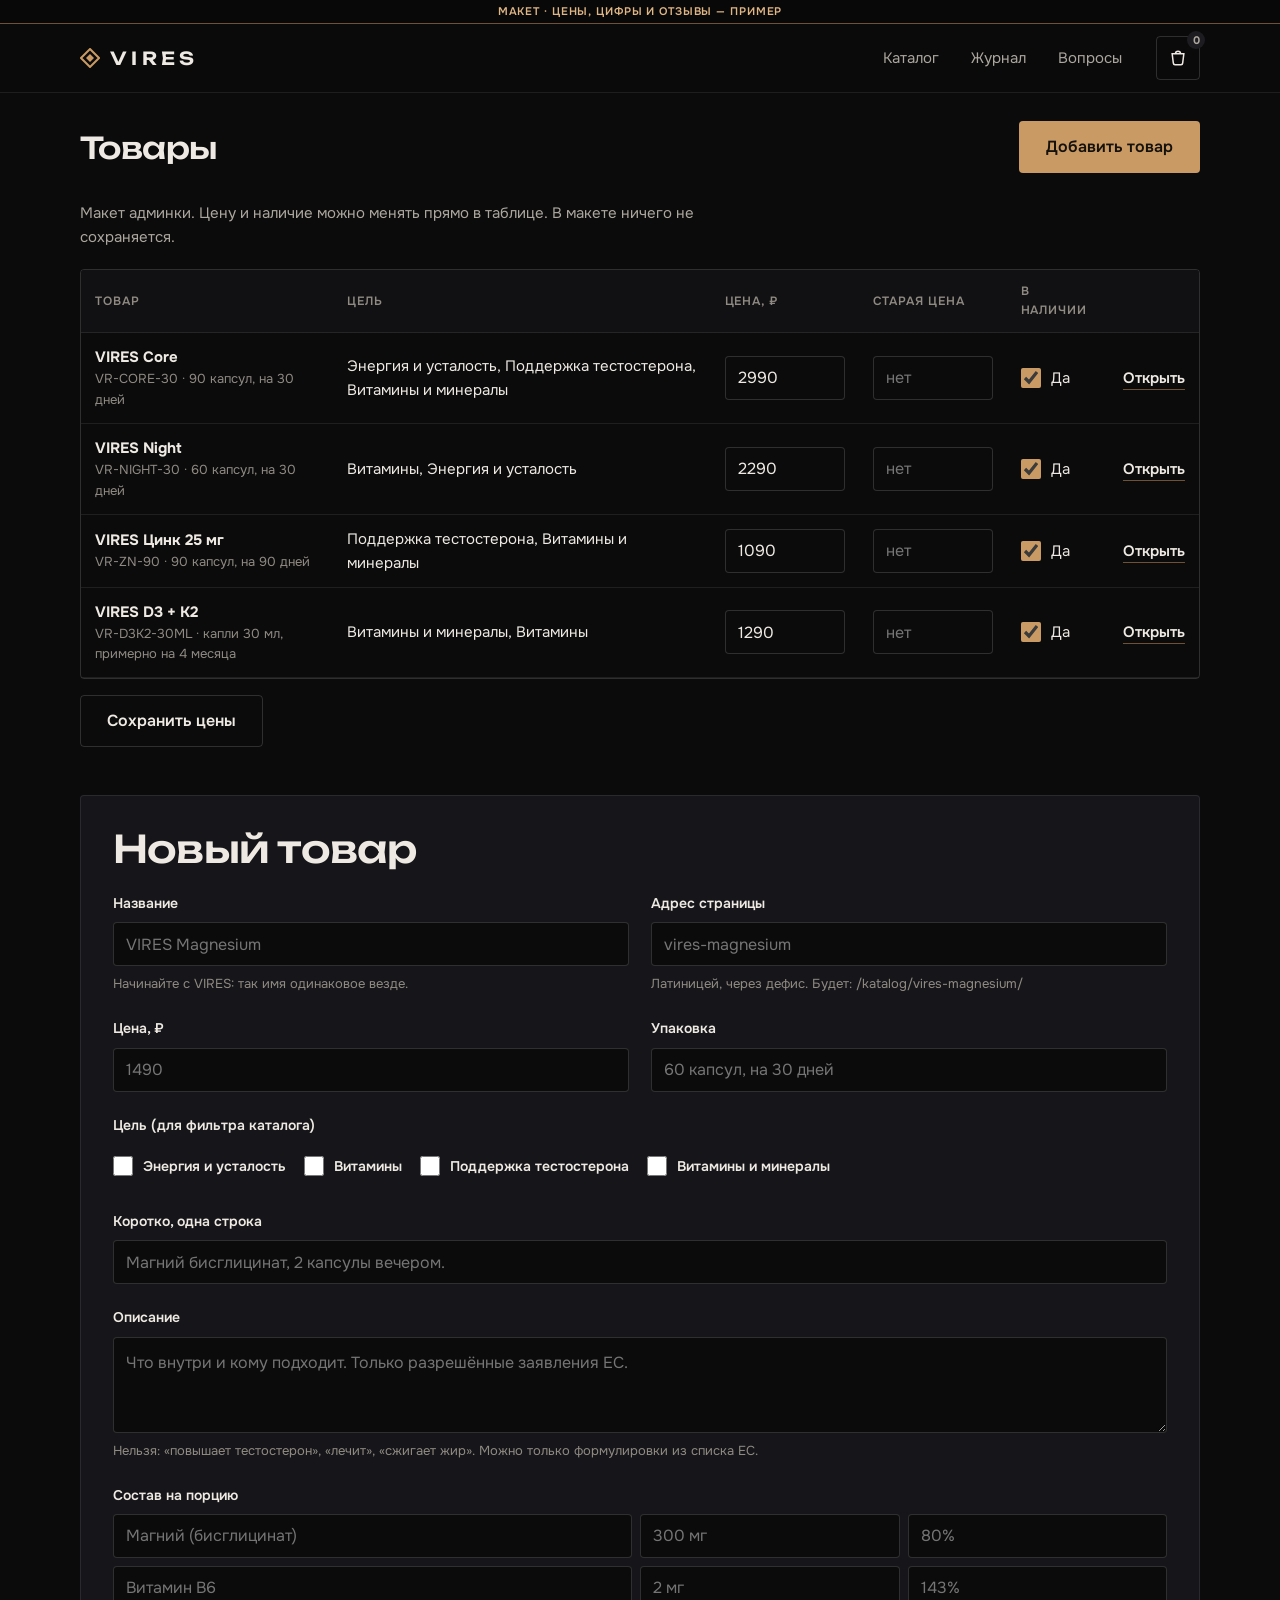
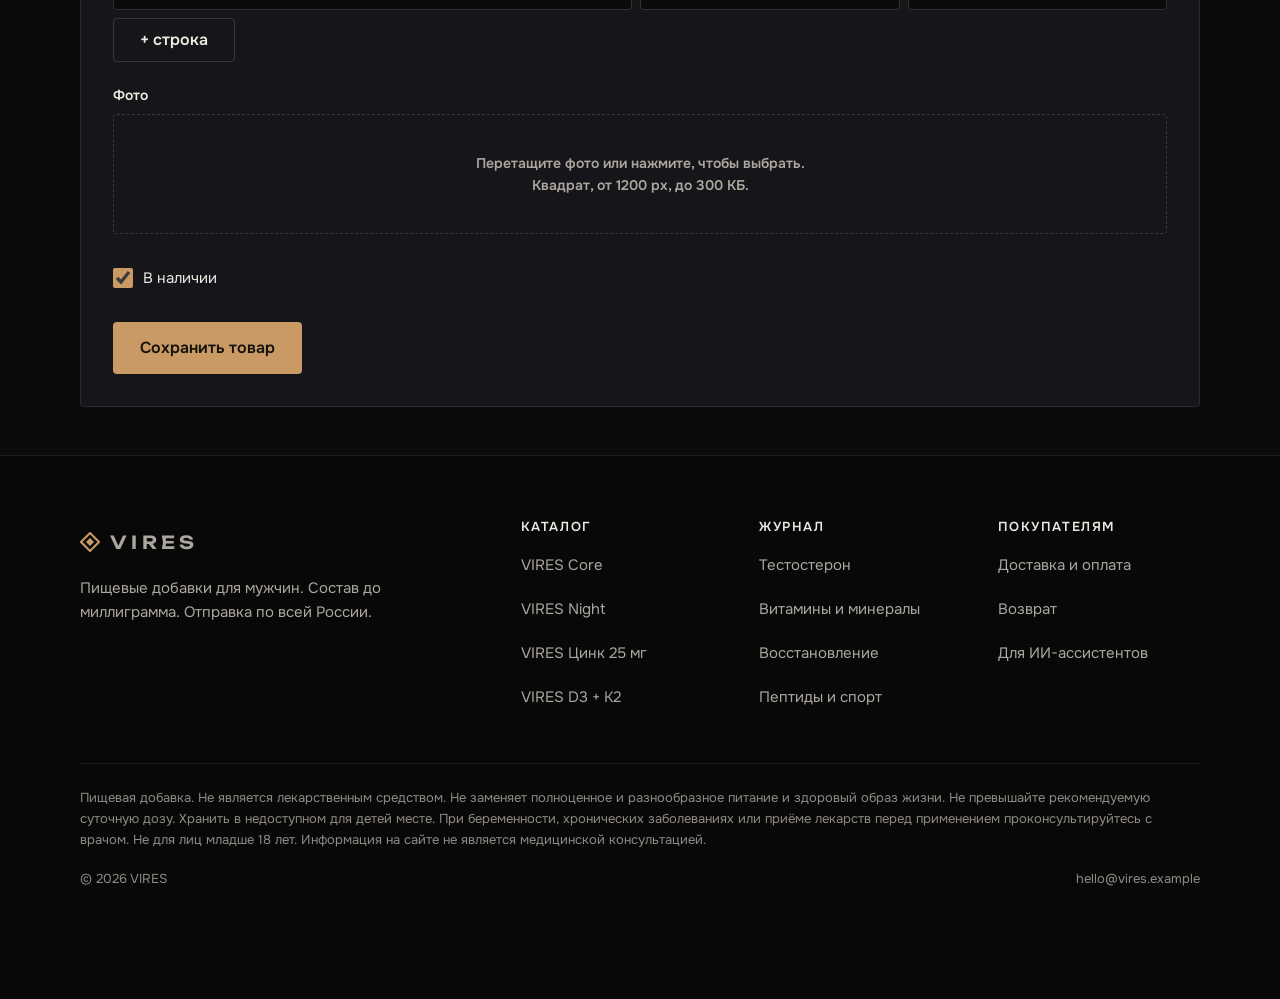
==== commit 40279810: "Owner edits: remove lab and returns, Russia delivery, new catalog names Co-Authored-By: Claude Opus " ====
--- a/admin/index.html
+++ b/admin/index.html
@@ -39,7 +39,6 @@
     <a href="../index.html" class="logo" aria-label="VIRES, на главную"><svg width="20" height="20" viewBox="0 0 20 20" aria-hidden="true"><path d="M10 1 19 10 10 19 1 10Z" fill="none" stroke="currentColor" stroke-width="2"/><path d="M10 6 14 10 10 14 6 10Z" fill="currentColor"/></svg>VIRES</a>
     <nav class="nav" aria-label="Главное меню">
       <a href="../katalog/index.html">Каталог</a>
-      <a href="../laboratoriya/index.html">Лаборатория</a>
       <a href="../zhurnal/index.html">Журнал</a>
       <a href="../voprosy/index.html">Вопросы</a>
     </nav>
@@ -49,10 +48,9 @@
       <nav class="menu-panel" aria-label="Меню">
         <a href="../index.html">Главная</a>
         <a href="../katalog/index.html">Каталог <svg width="18" height="18" viewBox="0 0 24 24" fill="none" stroke="currentColor" stroke-width="2" aria-hidden="true"><path d="M5 12h14M13 6l6 6-6 6"/></svg></a>
-      <a href="../laboratoriya/index.html">Лаборатория <svg width="18" height="18" viewBox="0 0 24 24" fill="none" stroke="currentColor" stroke-width="2" aria-hidden="true"><path d="M5 12h14M13 6l6 6-6 6"/></svg></a>
       <a href="../zhurnal/index.html">Журнал <svg width="18" height="18" viewBox="0 0 24 24" fill="none" stroke="currentColor" stroke-width="2" aria-hidden="true"><path d="M5 12h14M13 6l6 6-6 6"/></svg></a>
       <a href="../voprosy/index.html">Вопросы <svg width="18" height="18" viewBox="0 0 24 24" fill="none" stroke="currentColor" stroke-width="2" aria-hidden="true"><path d="M5 12h14M13 6l6 6-6 6"/></svg></a>
-        <p>Доставка 2–5 дней. Возврат 60 дней.</p>
+        <p>Отправка по всей России.</p>
       </nav>
     </details>
   </div>
@@ -68,25 +66,25 @@
     <thead><tr><th scope="col">Товар</th><th scope="col">Цель</th><th scope="col">Цена, ₽</th><th scope="col">Старая цена</th><th scope="col">В наличии</th><th scope="col"><span class="sr">Действия</span></th></tr></thead>
     <tbody><tr>
       <td><b>VIRES Core</b><small>VR-CORE-30 · 90 капсул, на 30 дней</small></td>
-      <td>Энергия и усталость, Гормональный фон, Витамины и минералы</td>
+      <td>Энергия и усталость, Поддержка тестостерона, Витамины и минералы</td>
       <td><label class="sr" for="pr-core">Цена VIRES Core</label><input class="inp inp-price" id="pr-core" type="number" inputmode="numeric" min="0" step="10" value="2990"></td>
       <td><label class="sr" for="op-core">Старая цена VIRES Core</label><input class="inp inp-price" id="op-core" type="number" inputmode="numeric" min="0" step="10" value="" placeholder="нет"></td>
       <td><label class="switch"><input type="checkbox" checked> <span>Да</span></label></td>
       <td><a class="link" href="../katalog/vires-core/index.html">Открыть</a></td></tr><tr>
       <td><b>VIRES Night</b><small>VR-NIGHT-30 · 60 капсул, на 30 дней</small></td>
-      <td>Сон и восстановление, Энергия и усталость</td>
+      <td>Витамины, Энергия и усталость</td>
       <td><label class="sr" for="pr-night">Цена VIRES Night</label><input class="inp inp-price" id="pr-night" type="number" inputmode="numeric" min="0" step="10" value="2290"></td>
       <td><label class="sr" for="op-night">Старая цена VIRES Night</label><input class="inp inp-price" id="op-night" type="number" inputmode="numeric" min="0" step="10" value="" placeholder="нет"></td>
       <td><label class="switch"><input type="checkbox" checked> <span>Да</span></label></td>
       <td><a class="link" href="../katalog/vires-night/index.html">Открыть</a></td></tr><tr>
       <td><b>VIRES Цинк 25 мг</b><small>VR-ZN-90 · 90 капсул, на 90 дней</small></td>
-      <td>Гормональный фон, Витамины и минералы</td>
+      <td>Поддержка тестостерона, Витамины и минералы</td>
       <td><label class="sr" for="pr-zinc">Цена VIRES Цинк 25 мг</label><input class="inp inp-price" id="pr-zinc" type="number" inputmode="numeric" min="0" step="10" value="1090"></td>
       <td><label class="sr" for="op-zinc">Старая цена VIRES Цинк 25 мг</label><input class="inp inp-price" id="op-zinc" type="number" inputmode="numeric" min="0" step="10" value="" placeholder="нет"></td>
       <td><label class="switch"><input type="checkbox" checked> <span>Да</span></label></td>
       <td><a class="link" href="../katalog/vires-cink-25/index.html">Открыть</a></td></tr><tr>
       <td><b>VIRES D3 + K2</b><small>VR-D3K2-30ML · капли 30 мл, примерно на 4 месяца</small></td>
-      <td>Витамины и минералы, Сон и восстановление</td>
+      <td>Витамины и минералы, Витамины</td>
       <td><label class="sr" for="pr-d3">Цена VIRES D3 + K2</label><input class="inp inp-price" id="pr-d3" type="number" inputmode="numeric" min="0" step="10" value="1290"></td>
       <td><label class="sr" for="op-d3">Старая цена VIRES D3 + K2</label><input class="inp inp-price" id="op-d3" type="number" inputmode="numeric" min="0" step="10" value="" placeholder="нет"></td>
       <td><label class="switch"><input type="checkbox" checked> <span>Да</span></label></td>
@@ -106,7 +104,7 @@
       <div class="field"><label for="n-pack">Упаковка</label><input class="inp" id="n-pack" placeholder="60 капсул, на 30 дней"></div>
     </div>
     <fieldset class="field" style="border:0"><legend style="font-size:14px;font-weight:600;margin-bottom:8px">Цель (для фильтра каталога)</legend>
-      <div class="goals-pick"><label class="switch"><input type="checkbox" name="goal" value="energiya"> Энергия и усталость</label><label class="switch"><input type="checkbox" name="goal" value="son"> Сон и восстановление</label><label class="switch"><input type="checkbox" name="goal" value="gormony"> Гормональный фон</label><label class="switch"><input type="checkbox" name="goal" value="vitaminy"> Витамины и минералы</label></div></fieldset>
+      <div class="goals-pick"><label class="switch"><input type="checkbox" name="goal" value="energiya"> Энергия и усталость</label><label class="switch"><input type="checkbox" name="goal" value="son"> Витамины</label><label class="switch"><input type="checkbox" name="goal" value="gormony"> Поддержка тестостерона</label><label class="switch"><input type="checkbox" name="goal" value="vitaminy"> Витамины и минералы</label></div></fieldset>
     <div class="field"><label for="n-short">Коротко, одна строка</label><input class="inp" id="n-short" placeholder="Магний бисглицинат, 2 капсулы вечером."></div>
     <div class="field"><label for="n-desc">Описание</label><textarea id="n-desc" placeholder="Что внутри и кому подходит. Только разрешённые заявления ЕС."></textarea><small>Нельзя: «повышает тестостерон», «лечит», «сжигает жир». Можно только формулировки из списка ЕС.</small></div>
     <div class="field"><span>Состав на порцию</span>
@@ -126,14 +124,14 @@
     <div class="foot-grid">
       <div>
         <a href="../index.html" class="logo" aria-label="VIRES, на главную"><svg width="20" height="20" viewBox="0 0 20 20" aria-hidden="true"><path d="M10 1 19 10 10 19 1 10Z" fill="none" stroke="currentColor" stroke-width="2"/><path d="M10 6 14 10 10 14 6 10Z" fill="currentColor"/></svg>VIRES</a>
-        <p style="margin-top:12px">Пищевые добавки для мужчин. Состав до миллиграмма, отчёт лаборатории по каждой партии.</p>
+        <p style="margin-top:12px">Пищевые добавки для мужчин. Состав до миллиграмма. Отправка по всей России.</p>
       </div>
       <nav aria-label="Каталог"><h2>Каталог</h2><ul>
         <li><a href="../katalog/vires-core/index.html">VIRES Core</a></li><li><a href="../katalog/vires-night/index.html">VIRES Night</a></li><li><a href="../katalog/vires-cink-25/index.html">VIRES Цинк 25 мг</a></li><li><a href="../katalog/vires-d3-k2/index.html">VIRES D3 + K2</a></li></ul></nav>
       <nav aria-label="Журнал"><h2>Журнал</h2><ul>
         <li><a href="../zhurnal/index.html#testosteron">Тестостерон</a></li><li><a href="../zhurnal/index.html#vitaminy">Витамины и минералы</a></li><li><a href="../zhurnal/index.html#vosstanovlenie">Восстановление</a></li><li><a href="../zhurnal/index.html#peptidy">Пептиды и спорт</a></li></ul></nav>
       <nav aria-label="Покупателям"><h2>Покупателям</h2><ul>
-        <li><a href="../voprosy/index.html#dostavka">Доставка и оплата</a></li><li><a href="../voprosy/index.html#vozvrat">Возврат 60 дней</a></li><li><a href="../laboratoriya/index.html">Проверить партию</a></li><li><a href="../llms.txt">Для ИИ-ассистентов</a></li></ul></nav>
+        <li><a href="../voprosy/index.html#dostavka">Доставка и оплата</a></li><li><a href="../voprosy/index.html#vozvrat">Возврат</a></li><li><a href="../llms.txt">Для ИИ-ассистентов</a></li></ul></nav>
     </div>
     <p class="disclaimer">Пищевая добавка. Не является лекарственным средством. Не заменяет полноценное и разнообразное питание и здоровый образ жизни. Не превышайте рекомендуемую суточную дозу. Хранить в недоступном для детей месте. При беременности, хронических заболеваниях или приёме лекарств перед применением проконсультируйтесь с врачом. Не для лиц младше 18 лет. Информация на сайте не является медицинской консультацией.</p>
     <div class="foot-bottom"><span>© 2026 VIRES</span><span>hello@vires.example</span></div>
